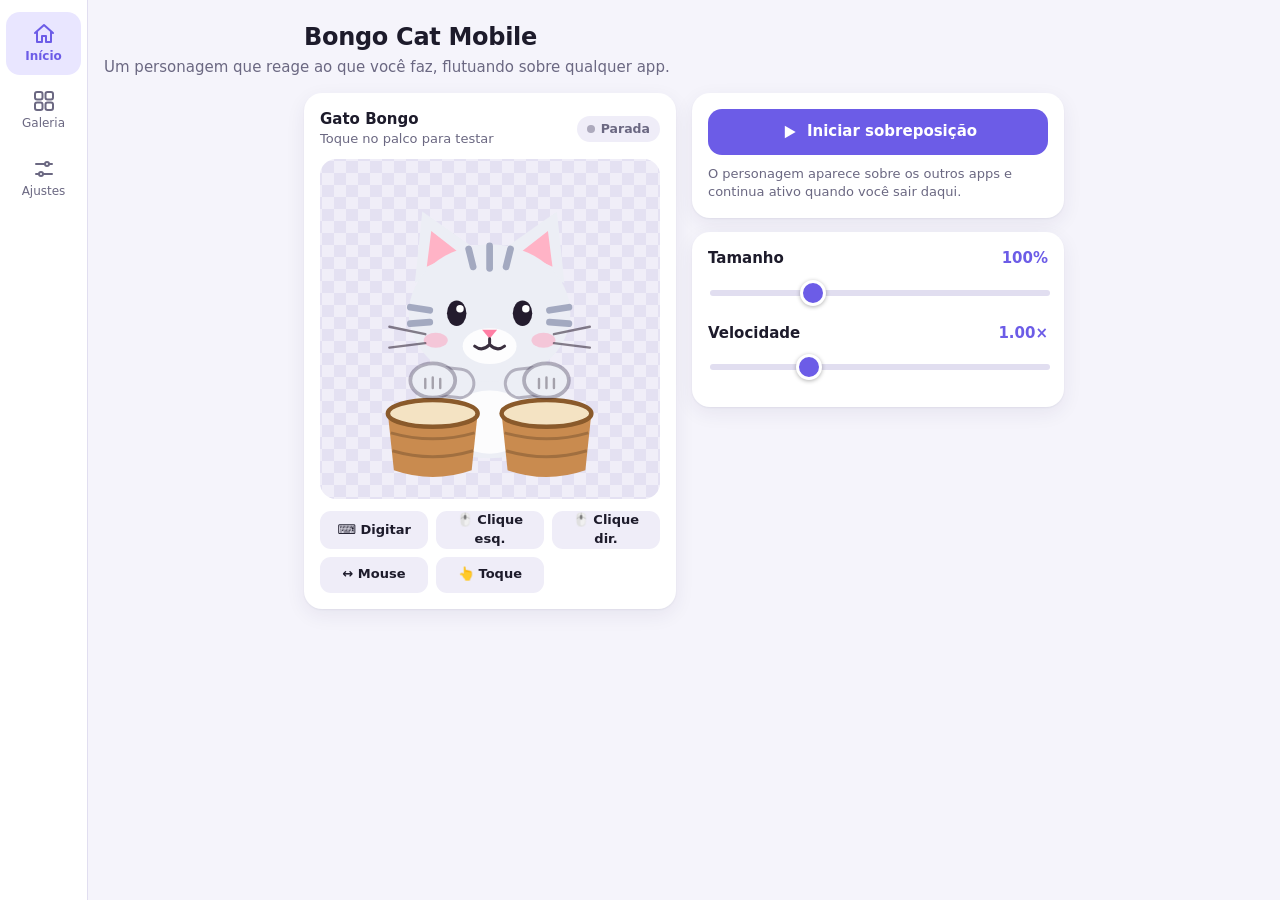
==== app/src/main/assets/www/index.html @ 3a966d0f "Bongo Cat Mobile: projeto Android inicial App Android nativo (Kotlin) com sobreposição flutuante via" ====
<!doctype html>
<html lang="pt-BR">
<head>
<meta charset="utf-8">
<meta name="viewport" content="width=device-width,initial-scale=1,maximum-scale=1,user-scalable=no,viewport-fit=cover">
<meta name="color-scheme" content="light dark">
<title>Bongo Cat Mobile</title>
<link rel="stylesheet" href="css/app.css">
</head>
<body>
<div id="app">
  <nav id="nav" aria-label="Navegação principal"></nav>
  <main id="main">
    <section id="screen-home" class="screen" aria-label="Início"></section>
    <section id="screen-gallery" class="screen" aria-label="Galeria" hidden></section>
    <section id="screen-editor" class="screen" aria-label="Editor de personagens" hidden></section>
    <section id="screen-settings" class="screen" aria-label="Configurações" hidden></section>
  </main>
</div>
<div id="toast" role="status" aria-live="polite"></div>
<div id="modal" hidden></div>
<script src="js/engine.js"></script>
<script src="js/characters.js"></script>
<script src="js/bridge.js"></script>
<script src="js/app.js"></script>
</body>
</html>
---- app/src/main/assets/www/css/app.css ----
/* Bongo Cat Mobile – interface. Claro/escuro automático, retrato e paisagem. */
:root {
  --bg: #f5f4fb;
  --card: #ffffff;
  --card2: #efedf8;
  --text: #1d1b2b;
  --muted: #6b6882;
  --line: #e1def0;
  --accent: #6c5ce7;
  --accent-text: #ffffff;
  --accent-soft: #e9e6ff;
  --danger: #d6336c;
  --ok: #1f9d68;
  --warn: #b7791f;
  --checker1: #f0eef8;
  --checker2: #e4e1f2;
  --radius: 18px;
  --shadow: 0 1px 2px rgba(40, 30, 90, .06), 0 6px 20px rgba(40, 30, 90, .07);
  --safe-bottom: 0px;
}
@media (prefers-color-scheme: dark) {
  :root {
    --bg: #0f0f17;
    --card: #1a1a27;
    --card2: #232335;
    --text: #efeefa;
    --muted: #a09fb8;
    --line: #2d2d44;
    --accent: #8b7dff;
    --accent-text: #15122b;
    --accent-soft: #2a2650;
    --danger: #ff6b9b;
    --ok: #4cd9a0;
    --warn: #f0c066;
    --checker1: #1f1f2e;
    --checker2: #272739;
    --shadow: 0 1px 2px rgba(0, 0, 0, .4), 0 6px 20px rgba(0, 0, 0, .35);
  }
}

* { box-sizing: border-box; -webkit-tap-highlight-color: transparent; }
html, body { margin: 0; height: 100%; background: var(--bg); color: var(--text); }
body {
  font: 15px/1.45 system-ui, -apple-system, "Segoe UI", Roboto, sans-serif;
  -webkit-text-size-adjust: 100%;
  overflow: hidden;
  user-select: none; -webkit-user-select: none;
}
button, input, select { font: inherit; color: inherit; }
[hidden] { display: none !important; }

#app { display: flex; flex-direction: column; height: 100%; }
#main { flex: 1; min-height: 0; position: relative; order: 1; }
#nav { order: 2; }

.screen { position: absolute; inset: 0; overflow-y: auto; overflow-x: hidden; padding: 16px 16px 24px; -webkit-overflow-scrolling: touch; }
.screen > * { max-width: 760px; margin-left: auto; margin-right: auto; }

/* ---------- navegação ---------- */
#nav {
  display: flex; background: var(--card); border-top: 1px solid var(--line);
  padding: 4px 8px; gap: 4px; flex-shrink: 0;
}
#nav button {
  flex: 1; display: flex; flex-direction: column; align-items: center; gap: 2px; padding: 8px 4px 6px;
  background: none; border: 0; border-radius: 14px; color: var(--muted); font-size: 12px; cursor: pointer;
}
#nav button svg { width: 24px; height: 24px; }
#nav button[aria-current="page"] { color: var(--accent); background: var(--accent-soft); font-weight: 600; }
body.in-editor #nav { display: none; }

@media (orientation: landscape) and (min-width: 520px) {
  #app { flex-direction: row; }
  #nav { order: 0; flex-direction: column; justify-content: flex-start; width: 88px; border-top: 0; border-right: 1px solid var(--line); padding: 12px 6px; }
  #nav button { flex: 0 0 auto; padding: 10px 4px; }
  .home-grid { display: grid; grid-template-columns: minmax(240px, 1fr) minmax(260px, 1fr); gap: 16px; align-items: start; }
  .home-grid > .card { margin-bottom: 0; }
}

/* ---------- componentes ---------- */
h1 { font-size: 24px; margin: 4px 0 2px; letter-spacing: -.3px; }
h2 { font-size: 13px; margin: 22px 4px 8px; text-transform: uppercase; letter-spacing: .8px; color: var(--muted); font-weight: 700; }
p { margin: 0 0 8px; }
.sub { color: var(--muted); margin: 0 0 14px; }
.muted { color: var(--muted); }
.small { font-size: 13px; }

.card { background: var(--card); border-radius: var(--radius); box-shadow: var(--shadow); padding: 16px; margin-bottom: 14px; }
.card.flat { box-shadow: none; border: 1px solid var(--line); }

.btn {
  display: inline-flex; align-items: center; justify-content: center; gap: 8px; min-height: 46px; padding: 0 18px;
  border: 0; border-radius: 14px; background: var(--card2); color: var(--text); font-weight: 600; cursor: pointer;
  transition: transform .08s, filter .15s;
}
.btn:active { transform: scale(.97); }
.btn svg { width: 20px; height: 20px; flex: 0 0 auto; }
.btn.primary { background: var(--accent); color: var(--accent-text); }
.btn.danger { background: transparent; color: var(--danger); border: 1.5px solid var(--danger); }
.btn.ghost { background: transparent; border: 1.5px solid var(--line); }
.btn.block { width: 100%; }
.btn.sm { min-height: 36px; padding: 0 12px; font-size: 13px; border-radius: 11px; }
.btn[disabled] { opacity: .45; pointer-events: none; }
.row { display: flex; gap: 10px; align-items: center; }
.row.wrap { flex-wrap: wrap; }
.row.between { justify-content: space-between; }
.grow { flex: 1; min-width: 0; }
.stack { display: flex; flex-direction: column; gap: 10px; }

.chip {
  display: inline-flex; align-items: center; gap: 6px; padding: 4px 10px; border-radius: 99px; font-size: 12.5px; font-weight: 600;
  background: var(--card2); color: var(--muted);
}
.chip::before { content: ""; width: 8px; height: 8px; border-radius: 50%; background: currentColor; }
.chip.on { color: var(--ok); background: color-mix(in srgb, var(--ok) 14%, transparent); }
.chip.warn { color: var(--warn); background: color-mix(in srgb, var(--warn) 14%, transparent); }
.chip.off::before { opacity: .5; }

/* palco com xadrez (mostra a transparência) */
.stage {
  position: relative; width: 100%; aspect-ratio: 1 / 1; max-height: 52vh; margin: 0 auto; border-radius: 16px; overflow: hidden;
  background: repeating-conic-gradient(var(--checker1) 0% 25%, var(--checker2) 0% 50%) 50% / 24px 24px;
  touch-action: manipulation;
}
.stage > .fit { position: absolute; inset: 6%; }
.stage-wrap { max-width: 360px; margin: 0 auto; }
@media (orientation: landscape) { .stage { max-height: 62vh; } }

.test-btns { display: grid; grid-template-columns: repeat(auto-fit, minmax(96px, 1fr)); gap: 8px; margin-top: 12px; }

/* ---------- campos ---------- */
.field { padding: 12px 0; border-bottom: 1px solid var(--line); }
.field:last-child { border-bottom: 0; }
.field-head { display: flex; justify-content: space-between; align-items: baseline; gap: 12px; margin-bottom: 4px; }
.field-head b { font-weight: 600; }
.field-head output { color: var(--accent); font-weight: 700; font-variant-numeric: tabular-nums; }
.hint { color: var(--muted); font-size: 13px; margin: 2px 0 0; }

input[type=range] { width: 100%; height: 34px; background: transparent; -webkit-appearance: none; appearance: none; touch-action: pan-y; }
input[type=range]::-webkit-slider-runnable-track { height: 6px; border-radius: 99px; background: var(--line); }
input[type=range]::-webkit-slider-thumb { -webkit-appearance: none; width: 26px; height: 26px; margin-top: -10px; border-radius: 50%; background: var(--accent); border: 3px solid var(--card); box-shadow: 0 1px 4px rgba(0, 0, 0, .3); }

input[type=text], input[type=number], select {
  width: 100%; min-height: 44px; padding: 8px 12px; border-radius: 12px; border: 1.5px solid var(--line); background: var(--card); user-select: text; -webkit-user-select: text;
}
input[type=text]:focus, input[type=number]:focus, select:focus { outline: 2px solid var(--accent); outline-offset: 1px; border-color: transparent; }

.switch { display: flex; align-items: center; justify-content: space-between; gap: 14px; padding: 12px 0; border-bottom: 1px solid var(--line); cursor: pointer; }
.switch:last-child { border-bottom: 0; }
.switch input { position: absolute; opacity: 0; pointer-events: none; }
.switch .track { flex: 0 0 auto; width: 50px; height: 30px; border-radius: 99px; background: var(--line); position: relative; transition: background .2s; }
.switch .track::after { content: ""; position: absolute; top: 3px; left: 3px; width: 24px; height: 24px; border-radius: 50%; background: #fff; box-shadow: 0 1px 3px rgba(0, 0, 0, .35); transition: transform .2s; }
.switch input:checked + .track { background: var(--accent); }
.switch input:checked + .track::after { transform: translateX(20px); }
.switch input:focus-visible + .track { outline: 2px solid var(--accent); outline-offset: 2px; }

/* ---------- galeria ---------- */
.grid { display: grid; grid-template-columns: repeat(auto-fill, minmax(150px, 1fr)); gap: 12px; }
.char {
  position: relative; background: var(--card); border-radius: var(--radius); box-shadow: var(--shadow); padding: 10px; cursor: pointer;
  border: 2px solid transparent; display: flex; flex-direction: column; gap: 8px;
}
.char[aria-pressed="true"] { border-color: var(--accent); }
.char .thumb { aspect-ratio: 1/1; border-radius: 12px; overflow: hidden; background: repeating-conic-gradient(var(--checker1) 0% 25%, var(--checker2) 0% 50%) 50% / 16px 16px; position: relative; padding: 4%; }
.char .thumb > * { width: 100%; height: 100%; display: block; }
.char .name { font-weight: 600; font-size: 14px; line-height: 1.25; padding: 0 2px; }
.char .tag { font-size: 12px; color: var(--muted); padding: 0 2px; margin-top: -6px; }
.char .actions { display: flex; gap: 6px; }
.char .actions .btn { flex: 1; padding: 0 6px; }
.star {
  position: absolute; top: 14px; right: 14px; width: 38px; height: 38px; border-radius: 50%; border: 0; display: grid; place-items: center;
  background: color-mix(in srgb, var(--card) 88%, transparent); color: var(--muted); cursor: pointer; box-shadow: 0 1px 4px rgba(0, 0, 0, .2);
}
.star svg { width: 20px; height: 20px; }
.star[aria-pressed="true"] { color: #f5a524; }
.sel-badge { position: absolute; top: 14px; left: 14px; padding: 3px 9px; border-radius: 99px; background: var(--accent); color: var(--accent-text); font-size: 11.5px; font-weight: 700; }

.empty { text-align: center; padding: 28px 12px; color: var(--muted); }

/* ---------- editor ---------- */
.ed-top { display: flex; align-items: center; gap: 8px; margin-bottom: 10px; }
.ed-top h1 { flex: 1; margin: 0; font-size: 20px; }
.icon-btn { width: 44px; height: 44px; border-radius: 50%; border: 0; background: var(--card2); display: grid; place-items: center; cursor: pointer; flex: 0 0 auto; }
.icon-btn svg { width: 22px; height: 22px; }
.anim-row { padding: 12px 0; border-bottom: 1px solid var(--line); }
.anim-row:last-child { border-bottom: 0; }
.anim-row .head { display: flex; align-items: center; gap: 12px; }
.anim-row .mini { width: 56px; height: 56px; flex: 0 0 auto; border-radius: 12px; overflow: hidden; background: repeating-conic-gradient(var(--checker1) 0% 25%, var(--checker2) 0% 50%) 50% / 12px 12px; padding: 3px; }
.anim-row .mini > * { width: 100%; height: 100%; display: block; }
.anim-row .opts { margin-top: 10px; display: grid; grid-template-columns: 1fr 1fr; gap: 10px; }
.anim-row .opts label { display: flex; flex-direction: column; gap: 4px; font-size: 12.5px; color: var(--muted); font-weight: 600; }
.anim-row .opts .full { grid-column: 1 / -1; }
.check { flex-direction: row !important; align-items: center; gap: 8px !important; color: var(--text) !important; font-size: 14px !important; min-height: 44px; }
.check input { width: 22px; height: 22px; accent-color: var(--accent); }
.dim { font-size: 12px; color: var(--muted); }

/* ---------- pad de posição ---------- */
.pad {
  position: relative; width: 100%; max-width: 220px; aspect-ratio: 9 / 16; margin: 6px auto 4px; border-radius: 22px; border: 3px solid var(--line);
  background: var(--card2); touch-action: none; cursor: crosshair;
}
.pad .dot { position: absolute; width: 38px; height: 38px; margin: -19px 0 0 -19px; border-radius: 50%; background: var(--accent); box-shadow: 0 2px 8px rgba(0, 0, 0, .35); border: 3px solid var(--card); pointer-events: none; }
.pad .dot::after { content: "🐾"; position: absolute; inset: 0; display: grid; place-items: center; font-size: 17px; }
.presets { display: grid; grid-template-columns: repeat(5, 1fr); gap: 6px; margin-top: 8px; }
.presets .btn { padding: 0; min-height: 40px; font-size: 18px; }

/* ---------- avisos ---------- */
.note { display: flex; gap: 12px; padding: 14px; border-radius: 14px; background: var(--accent-soft); font-size: 14px; }
.note.warn { background: color-mix(in srgb, var(--warn) 14%, transparent); }
.note svg { width: 22px; height: 22px; flex: 0 0 auto; margin-top: 1px; }
details.card summary { cursor: pointer; font-weight: 600; list-style: none; display: flex; justify-content: space-between; align-items: center; }
details.card summary::-webkit-details-marker { display: none; }
details.card summary::after { content: "▾"; color: var(--muted); }
details.card[open] summary::after { content: "▴"; }
details.card .body { margin-top: 10px; }
.lim { width: 100%; border-collapse: collapse; font-size: 13.5px; }
.lim td { padding: 8px 6px; border-bottom: 1px solid var(--line); vertical-align: top; }
.lim tr:last-child td { border-bottom: 0; }
.lim td:first-child { font-weight: 600; width: 44%; }
.yes { color: var(--ok); font-weight: 700; }
.part { color: var(--warn); font-weight: 700; }
.no { color: var(--danger); font-weight: 700; }

/* ---------- toast e modal ---------- */
#toast {
  position: fixed; left: 50%; bottom: 84px; transform: translate(-50%, 20px); max-width: 86vw; padding: 11px 18px; border-radius: 14px;
  background: #24223a; color: #fff; font-size: 14px; opacity: 0; pointer-events: none; transition: opacity .2s, transform .2s; z-index: 30; text-align: center;
}
#toast.show { opacity: 1; transform: translate(-50%, 0); }
@media (orientation: landscape) and (min-width: 520px) { #toast { bottom: 24px; } }
#modal { position: fixed; inset: 0; z-index: 40; display: flex; align-items: center; justify-content: center; padding: 20px; background: rgba(10, 8, 25, .55); }
#modal .box { width: 100%; max-width: 380px; max-height: 90vh; overflow: auto; background: var(--card); border-radius: 22px; padding: 22px; box-shadow: 0 20px 60px rgba(0, 0, 0, .45); }
#modal h3 { margin: 0 0 8px; font-size: 18px; }
#modal .row { margin-top: 18px; justify-content: flex-end; }

@media (prefers-reduced-motion: reduce) { * { transition: none !important; } }
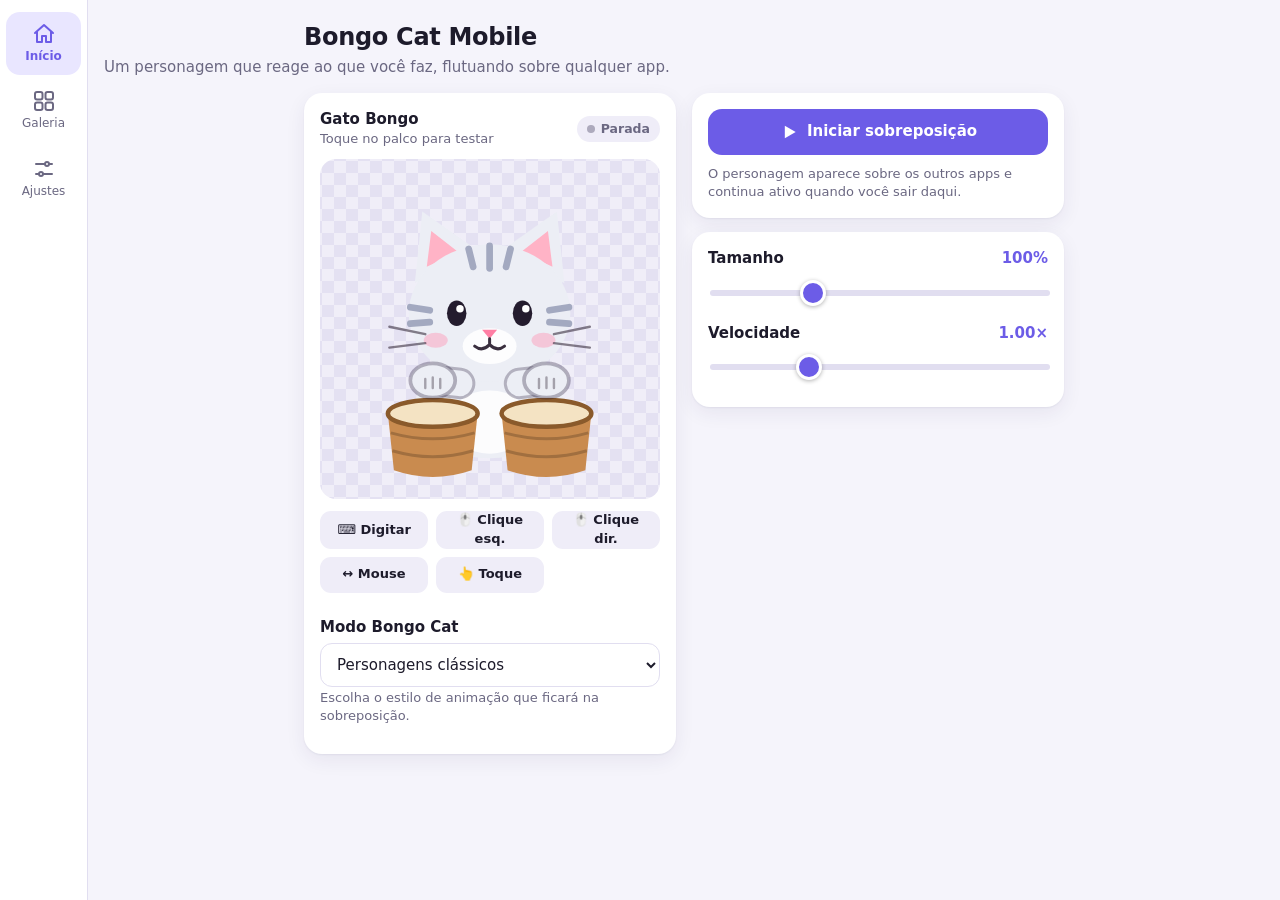
==== commit 456c02a5: "Modos osu!/Mania/Taiko/Catch e mapeamento de teclas, com correções Incorpora a versão enviada pelo u" ====
--- a/app/src/main/assets/www/index.html
+++ b/app/src/main/assets/www/index.html
@@ -20,6 +20,7 @@
 <div id="toast" role="status" aria-live="polite"></div>
 <div id="modal" hidden></div>
 <script src="js/engine.js"></script>
+<script src="js/modes.js"></script>
 <script src="js/characters.js"></script>
 <script src="js/bridge.js"></script>
 <script src="js/app.js"></script>
